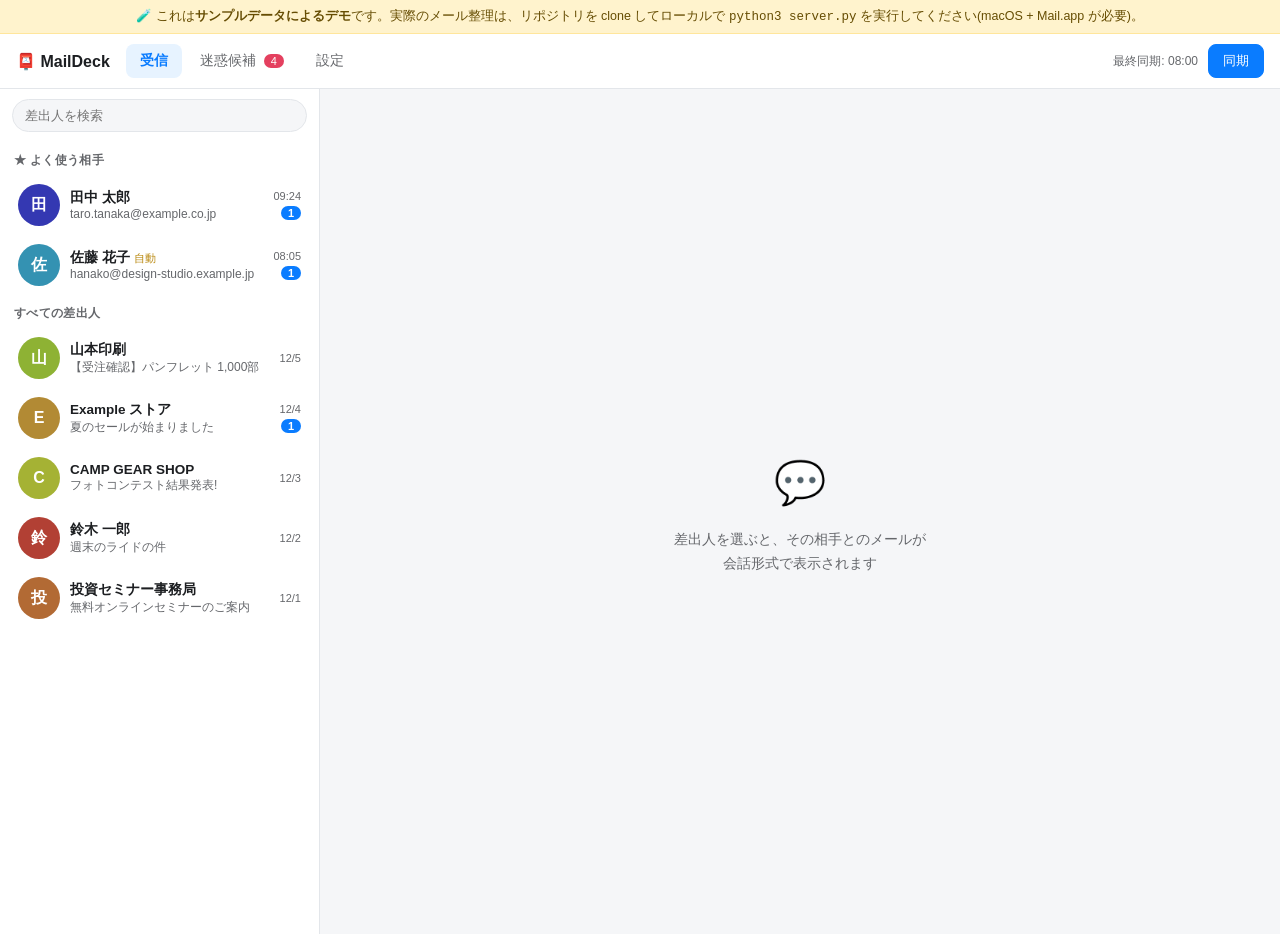
==== docs/index.html @ e31c3ef4 "MailDeck: Mail.app連携メール整理アプリ - 迷惑メール判定(ルールベース+グレーゾーン学習)とローカルメールボックスへの仕訳 - FBメッセンジャー風の差出人別スレッドUI - 重要" ====
<!DOCTYPE html>
<html lang="ja">
<head>
<meta charset="utf-8">
<meta name="viewport" content="width=device-width, initial-scale=1">
<title>MailDeck</title>
<link rel="stylesheet" href="style.css">
</head>
<body>
<div id="app">
  <header id="topbar">
    <div class="logo">📮 MailDeck</div>
    <nav id="tabs">
      <button class="tab active" data-tab="inbox">受信</button>
      <button class="tab" data-tab="spam">迷惑候補 <span id="spamBadge" class="badge hidden">0</span></button>
      <button class="tab" data-tab="settings">設定</button>
    </nav>
    <div class="topbar-right">
      <span id="syncStatus" class="sync-status"></span>
      <button id="syncBtn" class="btn primary">同期</button>
    </div>
  </header>

  <!-- 受信タブ: メッセンジャー風 -->
  <main id="view-inbox" class="view">
    <aside id="senderList">
      <div class="search-box"><input id="senderSearch" type="search" placeholder="差出人を検索"></div>
      <div id="favSection">
        <div class="section-title">★ よく使う相手</div>
        <div id="favList"></div>
      </div>
      <div class="section-title">すべての差出人</div>
      <div id="threadList"></div>
    </aside>
    <section id="threadPane">
      <div id="threadEmpty" class="empty-state">
        <div class="empty-icon">💬</div>
        <p>差出人を選ぶと、その相手とのメールが<br>会話形式で表示されます</p>
      </div>
      <div id="threadView" class="hidden">
        <div id="threadHeader">
          <div class="thread-title">
            <div id="threadName"></div>
            <div id="threadAddr"></div>
          </div>
          <div class="thread-actions">
            <button id="pinBtn" class="btn small">★ よく使う相手に追加</button>
            <button id="blockBtn" class="btn small danger">⛔ ブロック</button>
          </div>
        </div>
        <div id="bubbles"></div>
      </div>
    </section>
  </main>

  <!-- 迷惑候補タブ -->
  <main id="view-spam" class="view hidden">
    <div class="spam-wrap">
      <div class="spam-toolbar">
        <label><input type="checkbox" id="checkAllSpam"> 高確度をすべて選択</label>
        <button id="moveSpamBtn" class="btn danger">選択したメールを「<span class="mbname"></span>」へ仕訳</button>
        <button id="aiJudgeBtn" class="btn hidden">🤖 グレーゾーンをAI判定</button>
      </div>
      <h2>迷惑メール(高確度) <span id="spamCount" class="count"></span></h2>
      <div id="spamItems" class="mail-items"></div>
      <h2>グレーゾーン(要確認) <span id="greyCount" class="count"></span></h2>
      <p class="hint">判断に迷うメールです。「迷惑」にすると差出人がブロックリストに、「問題なし」にすると信頼リストに学習されます。</p>
      <div id="greyItems" class="mail-items"></div>
    </div>
  </main>

  <!-- 設定タブ -->
  <main id="view-settings" class="view hidden">
    <div class="settings-wrap">
      <h2>設定</h2>
      <div class="setting-row">
        <label><input type="checkbox" id="autoFavToggle"> 重要な差出人を自動で「よく使う相手」に追加する</label>
      </div>
      <div class="setting-row">
        <label>同期時に各アカウントから取得する件数:
          <select id="limitSelect">
            <option value="50">50件</option>
            <option value="100">100件</option>
            <option value="200">200件</option>
            <option value="300">300件</option>
          </select>
        </label>
        <p class="hint">AppleScriptモードでは件数が多いほど同期に時間がかかります。</p>
      </div>
      <div class="setting-row">
        <h3>動作モード</h3>
        <p id="modeInfo" class="hint"></p>
      </div>
      <div class="setting-row">
        <h3>信頼済みの差出人 <span class="count" id="trustCount"></span></h3>
        <div id="trustList" class="chip-list"></div>
      </div>
      <div class="setting-row">
        <h3>ブロック済みの差出人 <span class="count" id="blockCount"></span></h3>
        <div id="blockList" class="chip-list"></div>
      </div>
    </div>
  </main>
</div>
<script src="demo.js"></script>
<script src="app.js"></script>
</body>
</html>
---- docs/style.css ----
:root {
  --bg: #f5f6f8;
  --panel: #ffffff;
  --border: #e3e6ea;
  --text: #1c1e21;
  --muted: #65676b;
  --accent: #0a7cff;
  --accent-soft: #e7f3ff;
  --danger: #e4405f;
  --danger-soft: #ffe9ee;
  --warn: #b8860b;
  --warn-soft: #fff7e0;
  --bubble-in: #eef0f2;
  --bubble-radius: 18px;
}
@media (prefers-color-scheme: dark) {
  :root {
    --bg: #18191a;
    --panel: #242526;
    --border: #3a3b3c;
    --text: #e4e6eb;
    --muted: #b0b3b8;
    --accent: #2d88ff;
    --accent-soft: #263951;
    --danger: #ff5c7a;
    --danger-soft: #43242c;
    --warn: #e0b23e;
    --warn-soft: #3d3423;
    --bubble-in: #3a3b3c;
  }
}
* { box-sizing: border-box; margin: 0; padding: 0; }
html, body { height: 100%; }
body {
  font-family: -apple-system, BlinkMacSystemFont, "Hiragino Sans", "Hiragino Kaku Gothic ProN", Meiryo, sans-serif;
  background: var(--bg);
  color: var(--text);
  font-size: 14px;
}
.hidden { display: none !important; }
#app { display: flex; flex-direction: column; height: 100vh; }

/* ---------- topbar ---------- */
#topbar {
  display: flex; align-items: center; gap: 16px;
  padding: 10px 16px;
  background: var(--panel);
  border-bottom: 1px solid var(--border);
}
.logo { font-weight: 700; font-size: 16px; }
#tabs { display: flex; gap: 4px; flex: 1; }
.tab {
  border: none; background: transparent; color: var(--muted);
  padding: 8px 14px; border-radius: 8px; cursor: pointer; font-size: 14px;
}
.tab:hover { background: var(--bg); }
.tab.active { background: var(--accent-soft); color: var(--accent); font-weight: 600; }
.badge {
  background: var(--danger); color: #fff; border-radius: 10px;
  font-size: 11px; padding: 1px 7px; margin-left: 4px;
}
.topbar-right { display: flex; align-items: center; gap: 10px; }
.sync-status { color: var(--muted); font-size: 12px; max-width: 320px; overflow: hidden; text-overflow: ellipsis; white-space: nowrap; }

.btn {
  border: 1px solid var(--border); background: var(--panel); color: var(--text);
  padding: 7px 14px; border-radius: 8px; cursor: pointer; font-size: 13px;
}
.btn:hover { filter: brightness(0.96); }
.btn.primary { background: var(--accent); border-color: var(--accent); color: #fff; }
.btn.danger { background: var(--danger); border-color: var(--danger); color: #fff; }
.btn.small { padding: 5px 10px; font-size: 12px; }
.btn:disabled { opacity: 0.5; cursor: default; }

/* ---------- inbox (messenger layout) ---------- */
#view-inbox { display: flex; flex: 1; min-height: 0; }
#senderList {
  width: 320px; min-width: 240px;
  background: var(--panel); border-right: 1px solid var(--border);
  overflow-y: auto; padding-bottom: 24px;
}
.search-box { padding: 10px 12px; position: sticky; top: 0; background: var(--panel); z-index: 2; }
.search-box input {
  width: 100%; padding: 8px 12px; border-radius: 18px;
  border: 1px solid var(--border); background: var(--bg); color: var(--text);
  font-size: 13px; outline: none;
}
.section-title {
  padding: 10px 14px 6px; font-size: 12px; font-weight: 700; color: var(--muted);
  letter-spacing: 0.03em;
}
.sender-item {
  display: flex; align-items: center; gap: 10px;
  padding: 9px 12px; cursor: pointer; border-radius: 10px; margin: 0 6px;
}
.sender-item:hover { background: var(--bg); }
.sender-item.active { background: var(--accent-soft); }
.avatar {
  width: 42px; height: 42px; border-radius: 50%;
  display: flex; align-items: center; justify-content: center;
  color: #fff; font-weight: 700; font-size: 16px; flex-shrink: 0;
}
.sender-meta { flex: 1; min-width: 0; }
.sender-name { font-weight: 600; font-size: 13.5px; overflow: hidden; text-overflow: ellipsis; white-space: nowrap; }
.sender-name .auto-mark { color: var(--warn); font-size: 11px; font-weight: 400; }
.sender-sub { color: var(--muted); font-size: 12px; overflow: hidden; text-overflow: ellipsis; white-space: nowrap; }
.sender-right { display: flex; flex-direction: column; align-items: flex-end; gap: 4px; flex-shrink: 0; }
.sender-date { color: var(--muted); font-size: 11px; }
.unread-dot {
  background: var(--accent); color: #fff; border-radius: 10px;
  font-size: 11px; padding: 1px 7px; font-weight: 700;
}

#threadPane { flex: 1; display: flex; flex-direction: column; min-width: 0; }
.empty-state {
  flex: 1; display: flex; flex-direction: column; align-items: center; justify-content: center;
  color: var(--muted); text-align: center; line-height: 1.7;
}
.empty-icon { font-size: 42px; margin-bottom: 10px; }
#threadView { flex: 1; display: flex; flex-direction: column; min-height: 0; }
#threadHeader {
  display: flex; align-items: center; justify-content: space-between;
  padding: 12px 20px; background: var(--panel); border-bottom: 1px solid var(--border);
}
#threadName { font-weight: 700; font-size: 15px; }
#threadAddr { color: var(--muted); font-size: 12px; }
.thread-actions { display: flex; gap: 8px; }
#bubbles { flex: 1; overflow-y: auto; padding: 20px 24px; display: flex; flex-direction: column; gap: 4px; }

.day-sep {
  align-self: center; color: var(--muted); font-size: 11.5px;
  background: var(--panel); border: 1px solid var(--border);
  padding: 3px 12px; border-radius: 12px; margin: 14px 0 8px;
}
.bubble {
  max-width: 72%; align-self: flex-start;
  background: var(--bubble-in); border-radius: var(--bubble-radius);
  padding: 10px 14px; margin: 2px 0; cursor: pointer;
}
.bubble:hover { filter: brightness(0.97); }
.bubble .b-subject { font-weight: 600; font-size: 13.5px; }
.bubble .b-time { color: var(--muted); font-size: 11px; margin-top: 4px; }
.bubble.unread { border-left: 3px solid var(--accent); }
.bubble .b-body {
  margin-top: 8px; font-size: 13px; white-space: pre-wrap; word-break: break-word;
  color: var(--text); border-top: 1px solid var(--border); padding-top: 8px;
  max-height: 340px; overflow-y: auto;
}
.bubble .b-loading { color: var(--muted); font-size: 12px; margin-top: 6px; }

/* ---------- spam view ---------- */
#view-spam { flex: 1; overflow-y: auto; }
.spam-wrap { max-width: 900px; margin: 0 auto; padding: 24px 20px 60px; }
.spam-toolbar {
  display: flex; align-items: center; gap: 14px; flex-wrap: wrap;
  position: sticky; top: 0; background: var(--bg); padding: 10px 0; z-index: 2;
}
.spam-wrap h2 { font-size: 16px; margin: 22px 0 8px; }
.count { color: var(--muted); font-weight: 400; font-size: 13px; }
.hint { color: var(--muted); font-size: 12.5px; margin: 4px 0 10px; line-height: 1.6; }
.mail-items { display: flex; flex-direction: column; gap: 8px; }
.mail-item {
  display: flex; gap: 12px; align-items: flex-start;
  background: var(--panel); border: 1px solid var(--border);
  border-radius: 10px; padding: 12px 14px;
}
.mail-item.grey { border-left: 4px solid var(--warn); }
.mail-item.spam { border-left: 4px solid var(--danger); }
.mail-item input[type=checkbox] { margin-top: 4px; }
.mail-main { flex: 1; min-width: 0; }
.mail-subject { font-weight: 600; }
.mail-from { color: var(--muted); font-size: 12.5px; margin-top: 2px; }
.mail-reasons { margin-top: 6px; display: flex; flex-wrap: wrap; gap: 6px; }
.reason-chip {
  font-size: 11.5px; background: var(--danger-soft); color: var(--danger);
  border-radius: 6px; padding: 2px 8px;
}
.mail-item.grey .reason-chip { background: var(--warn-soft); color: var(--warn); }
.mail-actions { display: flex; flex-direction: column; gap: 6px; flex-shrink: 0; }
.ai-verdict { font-size: 12px; font-weight: 700; }
.ai-verdict.spam { color: var(--danger); }
.ai-verdict.ok { color: #2e9e5b; }

/* ---------- settings ---------- */
#view-settings { flex: 1; overflow-y: auto; }
.settings-wrap { max-width: 760px; margin: 0 auto; padding: 24px 20px 60px; }
.settings-wrap h2 { margin-bottom: 16px; }
.setting-row { margin-bottom: 22px; }
.setting-row h3 { font-size: 14px; margin-bottom: 8px; }
.setting-row select { padding: 4px 8px; border-radius: 6px; border: 1px solid var(--border); background: var(--panel); color: var(--text); }
.chip-list { display: flex; flex-wrap: wrap; gap: 8px; }
.chip {
  display: inline-flex; align-items: center; gap: 6px;
  background: var(--panel); border: 1px solid var(--border);
  border-radius: 16px; padding: 4px 12px; font-size: 12.5px;
}
.chip button { border: none; background: none; color: var(--muted); cursor: pointer; font-size: 13px; }
.chip button:hover { color: var(--danger); }

.toast {
  position: fixed; bottom: 24px; left: 50%; transform: translateX(-50%);
  background: var(--text); color: var(--bg);
  padding: 10px 20px; border-radius: 10px; font-size: 13.5px;
  box-shadow: 0 4px 16px rgba(0,0,0,0.25); z-index: 50;
  opacity: 0; transition: opacity 0.25s;
}
.toast.show { opacity: 1; }
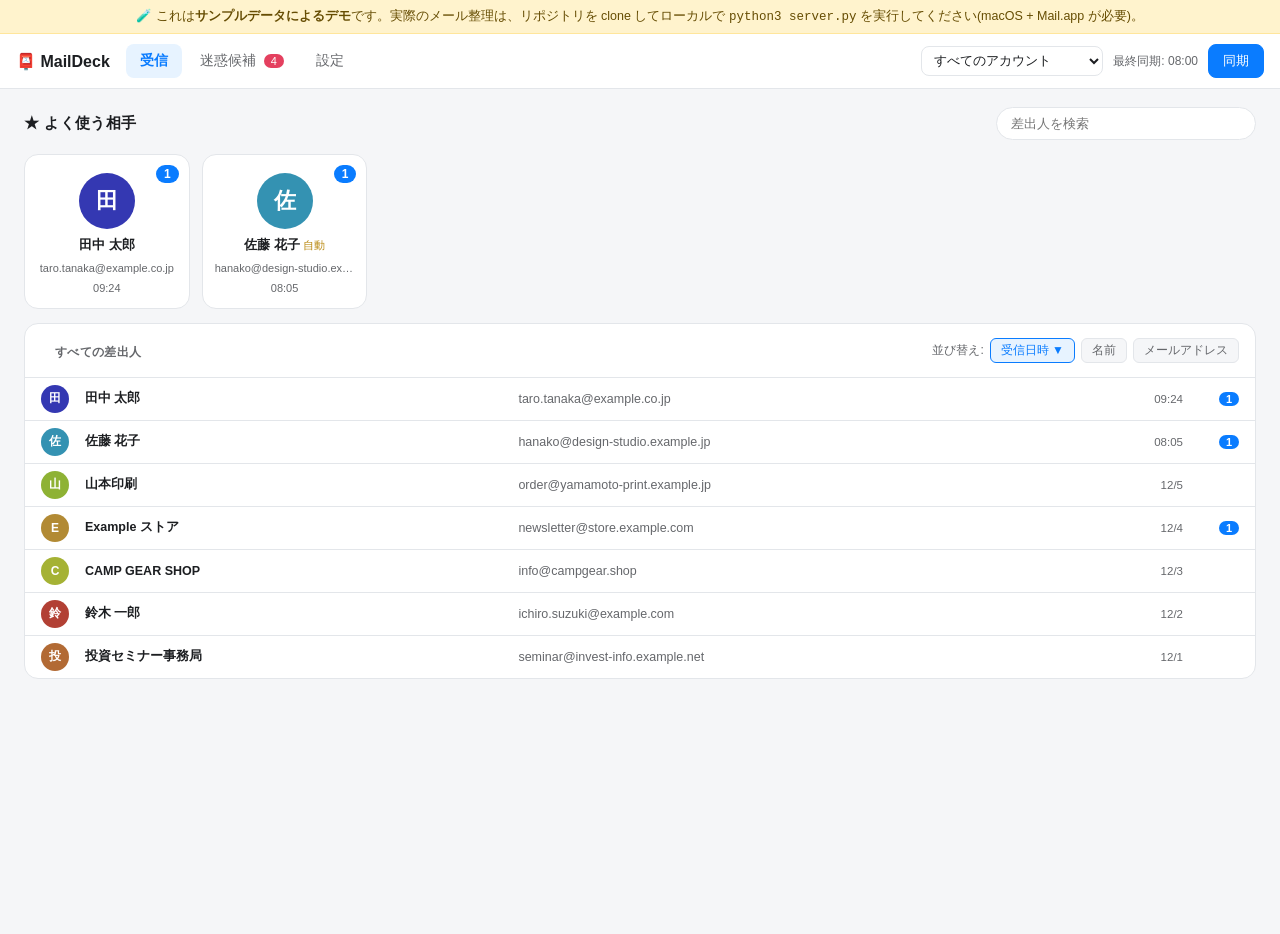
==== commit 32945c0a: "UIをサムネイルタイル型ダッシュボードに刷新 - よく使う相手を大タイルでグリッド表示 (最大20件・新着順・未読バッジ) - 下部に全員のスクロールリスト (名前/メールアドレス/受信日時でソート可" ====
--- a/docs/index.html
+++ b/docs/index.html
@@ -16,40 +16,50 @@
       <button class="tab" data-tab="settings">設定</button>
     </nav>
     <div class="topbar-right">
+      <select id="accountSelect" title="メールアカウント切替">
+        <option value="all">すべてのアカウント</option>
+      </select>
       <span id="syncStatus" class="sync-status"></span>
       <button id="syncBtn" class="btn primary">同期</button>
     </div>
   </header>
 
-  <!-- 受信タブ: メッセンジャー風 -->
+  <!-- 受信タブ: サムネイルタイル型ダッシュボード -->
   <main id="view-inbox" class="view">
-    <aside id="senderList">
-      <div class="search-box"><input id="senderSearch" type="search" placeholder="差出人を検索"></div>
-      <div id="favSection">
-        <div class="section-title">★ よく使う相手</div>
-        <div id="favList"></div>
+    <div id="dash">
+      <div class="dash-head">
+        <div class="section-title big">★ よく使う相手</div>
+        <input id="senderSearch" type="search" placeholder="差出人を検索">
       </div>
-      <div class="section-title">すべての差出人</div>
-      <div id="threadList"></div>
-    </aside>
-    <section id="threadPane">
-      <div id="threadEmpty" class="empty-state">
-        <div class="empty-icon">💬</div>
-        <p>差出人を選ぶと、その相手とのメールが<br>会話形式で表示されます</p>
-      </div>
-      <div id="threadView" class="hidden">
-        <div id="threadHeader">
-          <div class="thread-title">
-            <div id="threadName"></div>
-            <div id="threadAddr"></div>
-          </div>
-          <div class="thread-actions">
-            <button id="pinBtn" class="btn small">★ よく使う相手に追加</button>
-            <button id="blockBtn" class="btn small danger">⛔ ブロック</button>
+      <div id="favTiles" class="tile-grid"></div>
+      <div class="all-box">
+        <div class="all-head">
+          <div class="section-title">すべての差出人</div>
+          <div class="sort-btns">
+            並び替え:
+            <button class="sort-btn" data-sort="latest">受信日時</button>
+            <button class="sort-btn" data-sort="name">名前</button>
+            <button class="sort-btn" data-sort="addr">メールアドレス</button>
           </div>
         </div>
-        <div id="bubbles"></div>
+        <div id="allList" class="all-list"></div>
       </div>
+    </div>
+
+    <!-- メッセンジャー画面 (タイルクリックで表示) -->
+    <section id="threadOverlay" class="hidden">
+      <div id="threadHeader">
+        <button id="backBtn" class="btn small">← 一覧に戻る</button>
+        <div class="thread-title">
+          <div id="threadName"></div>
+          <div id="threadAddr"></div>
+        </div>
+        <div class="thread-actions">
+          <button id="pinBtn" class="btn small">★ よく使う相手に追加</button>
+          <button id="blockBtn" class="btn small danger">⛔ ブロック</button>
+        </div>
+      </div>
+      <div id="bubbles"></div>
     </section>
   </main>
 
--- a/docs/style.css
+++ b/docs/style.css
@@ -72,8 +72,83 @@
 .btn.small { padding: 5px 10px; font-size: 12px; }
 .btn:disabled { opacity: 0.5; cursor: default; }
 
-/* ---------- inbox (messenger layout) ---------- */
-#view-inbox { display: flex; flex: 1; min-height: 0; }
+/* ---------- inbox (thumbnail dashboard) ---------- */
+#view-inbox { display: flex; flex: 1; min-height: 0; position: relative; }
+#dash {
+  flex: 1; min-height: 0; overflow-y: auto;
+  padding: 18px 24px 30px; display: flex; flex-direction: column; gap: 14px;
+}
+.dash-head { display: flex; align-items: center; justify-content: space-between; gap: 16px; }
+.section-title.big { font-size: 15px; color: var(--text); padding: 0; }
+.dash-head input {
+  width: 260px; padding: 8px 14px; border-radius: 18px;
+  border: 1px solid var(--border); background: var(--panel); color: var(--text);
+  font-size: 13px; outline: none;
+}
+#accountSelect {
+  max-width: 220px; padding: 6px 8px; border-radius: 8px;
+  border: 1px solid var(--border); background: var(--panel); color: var(--text);
+  font-size: 12.5px;
+}
+
+.tile-grid {
+  display: grid; grid-template-columns: repeat(auto-fill, minmax(150px, 1fr));
+  gap: 12px;
+}
+.tile {
+  position: relative; background: var(--panel); border: 1px solid var(--border);
+  border-radius: 14px; padding: 18px 12px 14px; cursor: pointer;
+  display: flex; flex-direction: column; align-items: center; gap: 8px;
+  text-align: center; transition: transform 0.08s, box-shadow 0.08s;
+}
+.tile:hover { transform: translateY(-2px); box-shadow: 0 4px 14px rgba(0,0,0,0.10); }
+.tile .avatar { width: 56px; height: 56px; font-size: 22px; }
+.tile-name {
+  font-weight: 700; font-size: 13px; line-height: 1.3; max-width: 100%;
+  overflow: hidden; text-overflow: ellipsis; white-space: nowrap;
+}
+.tile-sub { color: var(--muted); font-size: 11px; max-width: 100%; overflow: hidden; text-overflow: ellipsis; white-space: nowrap; }
+.tile-date { color: var(--muted); font-size: 11px; }
+.tile .unread-dot { position: absolute; top: 10px; right: 10px; font-size: 12px; padding: 2px 8px; }
+.tile .auto-mark { color: var(--warn); font-size: 10.5px; font-weight: 400; }
+.tile-empty { color: var(--muted); font-size: 12.5px; padding: 14px 4px; grid-column: 1 / -1; line-height: 1.7; }
+
+.all-box {
+  background: var(--panel); border: 1px solid var(--border); border-radius: 14px;
+  display: flex; flex-direction: column; min-height: 200px; max-height: 42vh;
+}
+.all-head {
+  display: flex; align-items: center; justify-content: space-between;
+  padding: 10px 16px; border-bottom: 1px solid var(--border);
+}
+.sort-btns { color: var(--muted); font-size: 12px; display: flex; align-items: center; gap: 6px; }
+.sort-btn {
+  border: 1px solid var(--border); background: var(--bg); color: var(--muted);
+  border-radius: 6px; padding: 3px 10px; font-size: 12px; cursor: pointer;
+}
+.sort-btn.active { background: var(--accent-soft); color: var(--accent); border-color: var(--accent); }
+.all-list { overflow-y: auto; flex: 1; }
+.all-row {
+  display: grid; grid-template-columns: 34px 1.2fr 1.6fr 90px 46px;
+  gap: 10px; align-items: center;
+  padding: 7px 16px; cursor: pointer; font-size: 12.5px;
+  border-bottom: 1px solid var(--border);
+}
+.all-row:last-child { border-bottom: none; }
+.all-row:hover { background: var(--bg); }
+.all-row .avatar { width: 28px; height: 28px; font-size: 12px; }
+.all-row .r-name { font-weight: 600; overflow: hidden; text-overflow: ellipsis; white-space: nowrap; }
+.all-row .r-addr { color: var(--muted); overflow: hidden; text-overflow: ellipsis; white-space: nowrap; }
+.all-row .r-date { color: var(--muted); font-size: 11.5px; text-align: right; }
+.all-row .unread-dot { justify-self: end; }
+
+#threadOverlay {
+  position: absolute; inset: 0; z-index: 5;
+  background: var(--bg);
+  display: flex; flex-direction: column; min-height: 0;
+}
+#threadHeader { display: flex; align-items: center; gap: 14px; padding: 12px 20px; background: var(--panel); border-bottom: 1px solid var(--border); }
+#threadHeader .thread-title { flex: 1; min-width: 0; }
 #senderList {
   width: 320px; min-width: 240px;
   background: var(--panel); border-right: 1px solid var(--border);
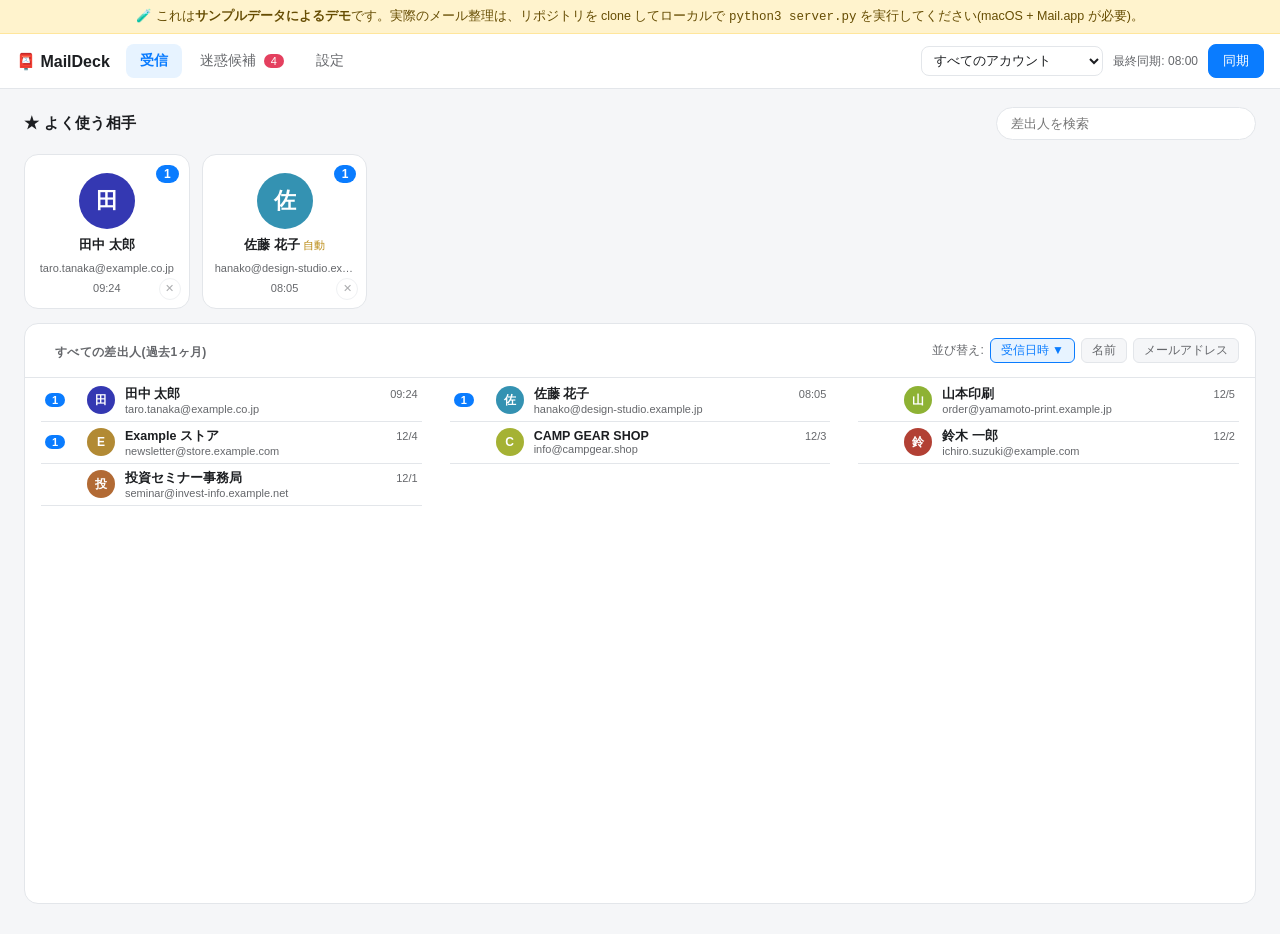
==== commit e3a70a88: "同期を過去1ヶ月ベース+分割取得に刷新、迷惑解除の学習を追加 - 過去31日分を50通ずつ分割取得 (巨大メールボックスでの接続切断-609/-1712対策、   AppleEventタイムアウト延長" ====
--- a/docs/index.html
+++ b/docs/index.html
@@ -34,7 +34,7 @@
       <div id="favTiles" class="tile-grid"></div>
       <div class="all-box">
         <div class="all-head">
-          <div class="section-title">すべての差出人</div>
+          <div class="section-title">すべての差出人(過去1ヶ月)</div>
           <div class="sort-btns">
             並び替え:
             <button class="sort-btn" data-sort="latest">受信日時</button>
@@ -87,15 +87,15 @@
         <label><input type="checkbox" id="autoFavToggle"> 重要な差出人を自動で「よく使う相手」に追加する</label>
       </div>
       <div class="setting-row">
-        <label>同期時に各アカウントから取得する件数:
+        <label>1アカウントの最大取得件数:
           <select id="limitSelect">
-            <option value="50">50件</option>
             <option value="100">100件</option>
             <option value="200">200件</option>
             <option value="300">300件</option>
+            <option value="500">500件</option>
           </select>
         </label>
-        <p class="hint">AppleScriptモードでは件数が多いほど同期に時間がかかります。</p>
+        <p class="hint">同期は過去1ヶ月分のメールを自動で全部取得します。この件数はその安全上限です(メールが非常に多い場合の保護)。</p>
       </div>
       <div class="setting-row">
         <h3>動作モード</h3>
--- a/docs/style.css
+++ b/docs/style.css
@@ -47,7 +47,8 @@
   background: var(--panel);
   border-bottom: 1px solid var(--border);
 }
-.logo { font-weight: 700; font-size: 16px; }
+.logo { font-weight: 700; font-size: 16px; cursor: pointer; user-select: none; }
+.logo:hover { opacity: 0.75; }
 #tabs { display: flex; gap: 4px; flex: 1; }
 .tab {
   border: none; background: transparent; color: var(--muted);
@@ -110,12 +111,23 @@
 .tile-sub { color: var(--muted); font-size: 11px; max-width: 100%; overflow: hidden; text-overflow: ellipsis; white-space: nowrap; }
 .tile-date { color: var(--muted); font-size: 11px; }
 .tile .unread-dot { position: absolute; top: 10px; right: 10px; font-size: 12px; padding: 2px 8px; }
+.tile-x {
+  position: absolute; bottom: 8px; right: 8px;
+  width: 22px; height: 22px; border-radius: 50%;
+  border: 1px solid var(--border); background: var(--panel); color: var(--muted);
+  font-size: 11px; line-height: 1; cursor: pointer;
+  display: flex; align-items: center; justify-content: center;
+  opacity: 0.55; transition: opacity 0.1s;
+}
+.tile:hover .tile-x { opacity: 1; }
+.tile-x:hover { color: var(--danger); border-color: var(--danger); }
 .tile .auto-mark { color: var(--warn); font-size: 10.5px; font-weight: 400; }
 .tile-empty { color: var(--muted); font-size: 12.5px; padding: 14px 4px; grid-column: 1 / -1; line-height: 1.7; }
 
 .all-box {
   background: var(--panel); border: 1px solid var(--border); border-radius: 14px;
-  display: flex; flex-direction: column; min-height: 200px; max-height: 42vh;
+  display: flex; flex-direction: column;
+  flex: 1 1 auto; min-height: 320px; /* 残りの高さいっぱいに広がり、ブラウザ下端に揃う */
 }
 .all-head {
   display: flex; align-items: center; justify-content: space-between;
@@ -127,20 +139,27 @@
   border-radius: 6px; padding: 3px 10px; font-size: 12px; cursor: pointer;
 }
 .sort-btn.active { background: var(--accent-soft); color: var(--accent); border-color: var(--accent); }
-.all-list { overflow-y: auto; flex: 1; }
+.all-list {
+  overflow-y: auto; flex: 1;
+  display: grid; grid-template-columns: repeat(3, 1fr);
+  column-gap: 28px; align-content: start;
+  padding: 2px 16px;
+}
+@media (max-width: 1100px) { .all-list { grid-template-columns: repeat(2, 1fr); } }
+@media (max-width: 700px) { .all-list { grid-template-columns: 1fr; } }
 .all-row {
-  display: grid; grid-template-columns: 34px 1.2fr 1.6fr 90px 46px;
-  gap: 10px; align-items: center;
-  padding: 7px 16px; cursor: pointer; font-size: 12.5px;
+  display: grid; grid-template-columns: 34px 30px minmax(0, 1fr) auto;
+  gap: 8px; align-items: center;
+  padding: 6px 4px; cursor: pointer; font-size: 12.5px;
   border-bottom: 1px solid var(--border);
 }
-.all-row:last-child { border-bottom: none; }
 .all-row:hover { background: var(--bg); }
 .all-row .avatar { width: 28px; height: 28px; font-size: 12px; }
+.all-row .r-main { min-width: 0; }
 .all-row .r-name { font-weight: 600; overflow: hidden; text-overflow: ellipsis; white-space: nowrap; }
-.all-row .r-addr { color: var(--muted); overflow: hidden; text-overflow: ellipsis; white-space: nowrap; }
-.all-row .r-date { color: var(--muted); font-size: 11.5px; text-align: right; }
-.all-row .unread-dot { justify-self: end; }
+.all-row .r-addr { color: var(--muted); font-size: 11px; overflow: hidden; text-overflow: ellipsis; white-space: nowrap; }
+.all-row .r-date { color: var(--muted); font-size: 11px; text-align: right; align-self: start; margin-top: 2px; }
+.all-row .unread-dot { justify-self: start; }
 
 #threadOverlay {
   position: absolute; inset: 0; z-index: 5;
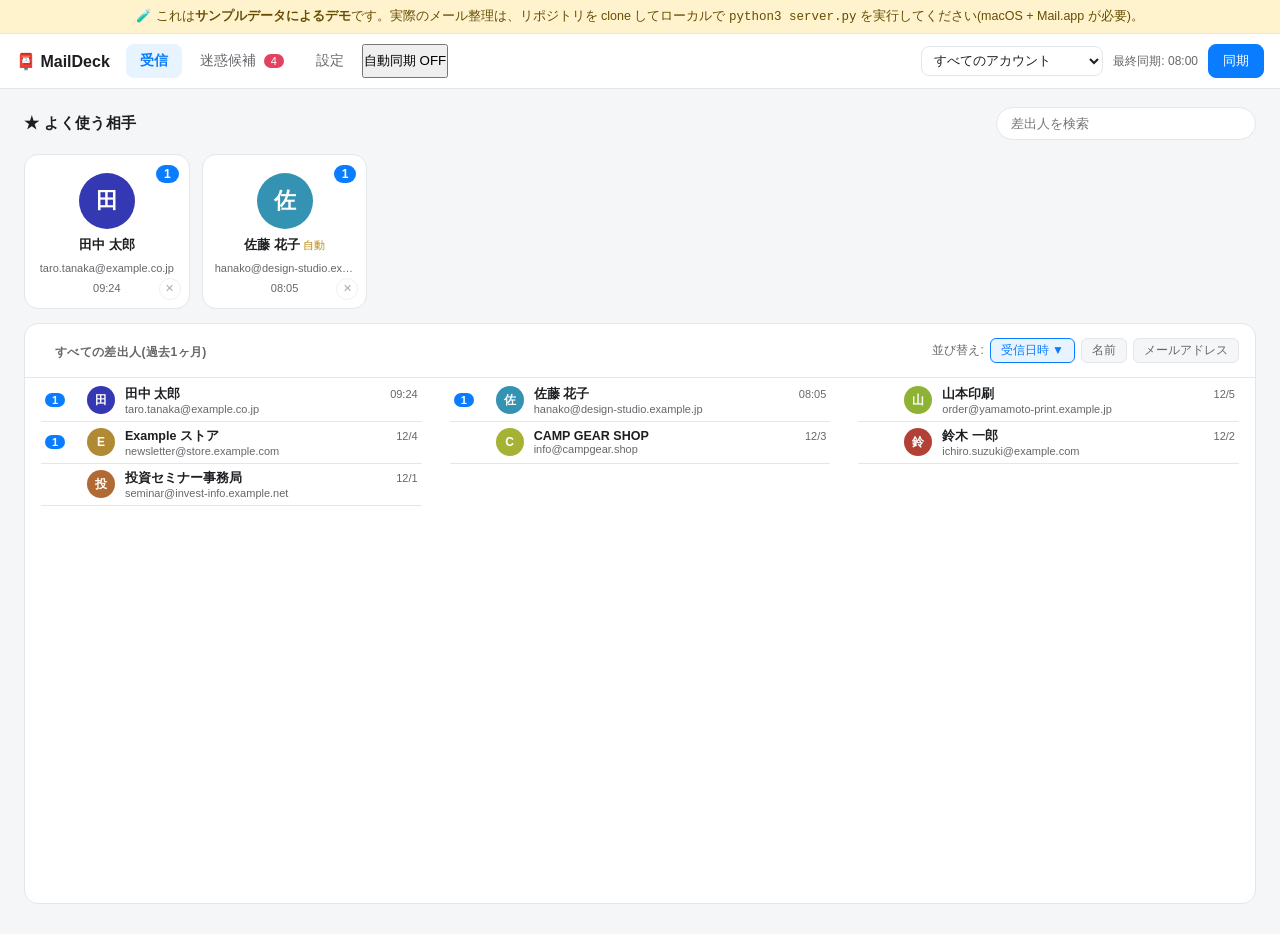
==== commit c76030ea: "「すべて削除」ボタンをブロックの左隣へ移動(誤タップ防止) 戻る・既読の近くから離し、危険な操作(削除・ブロック)を右側にまとめた  Co-Authored-By: Claude Opus 4.8 <" ====
--- a/docs/index.html
+++ b/docs/index.html
@@ -14,6 +14,7 @@
       <button class="tab active" data-tab="inbox">受信</button>
       <button class="tab" data-tab="spam">迷惑候補 <span id="spamBadge" class="badge hidden">0</span></button>
       <button class="tab" data-tab="settings">設定</button>
+      <button id="autoSyncNav" class="nav-toggle" title="MailDeckを開いている間、1時間ごとに自動で同期(ON/OFF)">自動同期 OFF</button>
     </nav>
     <div class="topbar-right">
       <select id="accountSelect" title="メールアカウント切替">
@@ -51,11 +52,16 @@
       <div id="threadHeader">
         <button id="backBtn" class="btn small">← 一覧に戻る</button>
         <div class="thread-title">
-          <div id="threadName"></div>
-          <div id="threadAddr"></div>
+          <div class="thread-title-text">
+            <div id="threadName"></div>
+            <div id="threadAddr"></div>
+          </div>
+          <button id="threadReadBtn" class="btn small ghost hidden" title="この差出人を既読にする(Mail.app にも反映)">✓ すべて既読</button>
         </div>
         <div class="thread-actions">
+          <button id="syncSenderBtn" class="btn small">🔄 この相手を同期</button>
           <button id="pinBtn" class="btn small">★ よく使う相手に追加</button>
+          <button id="threadDeleteBtn" class="btn small ghost danger-ghost hidden" title="この差出人のメールをすべてゴミ箱へ移動(Mail.app・復元可能)">🗑 すべて削除</button>
           <button id="blockBtn" class="btn small danger">⛔ ブロック</button>
         </div>
       </div>
@@ -95,7 +101,18 @@
             <option value="500">500件</option>
           </select>
         </label>
-        <p class="hint">同期は過去1ヶ月分のメールを自動で全部取得します。この件数はその安全上限です(メールが非常に多い場合の保護)。</p>
+        <p class="hint">初回の全取得で読み込む1アカウントあたりの上限です(過去1ヶ月分・メールが非常に多い場合の保護)。2回目以降は新着だけの差分同期になります。</p>
+      </div>
+      <div class="setting-row">
+        <h3>同期対象アカウント</h3>
+        <p class="hint">チェックを外したアカウントは同期・表示の対象外になります。</p>
+        <div id="accountToggles" class="chip-list"></div>
+      </div>
+      <div class="setting-row">
+        <h3>同期の方式</h3>
+        <p class="hint">右上の「同期」は前回以降の<strong>新着だけ</strong>を取得します(差分同期)。初回のみ時間をかけて全部読み込み、以降は高速です。表示がおかしい時やキャッシュを作り直したい時は全体を再取得してください。</p>
+        <label class="auto-sync-row"><input type="checkbox" id="autoSyncToggle"> MailDeckを開いている間、1時間ごとに自動で同期する</label>
+        <button id="fullResyncBtn" class="btn">全体を再取得(時間がかかります)</button>
       </div>
       <div class="setting-row">
         <h3>動作モード</h3>
